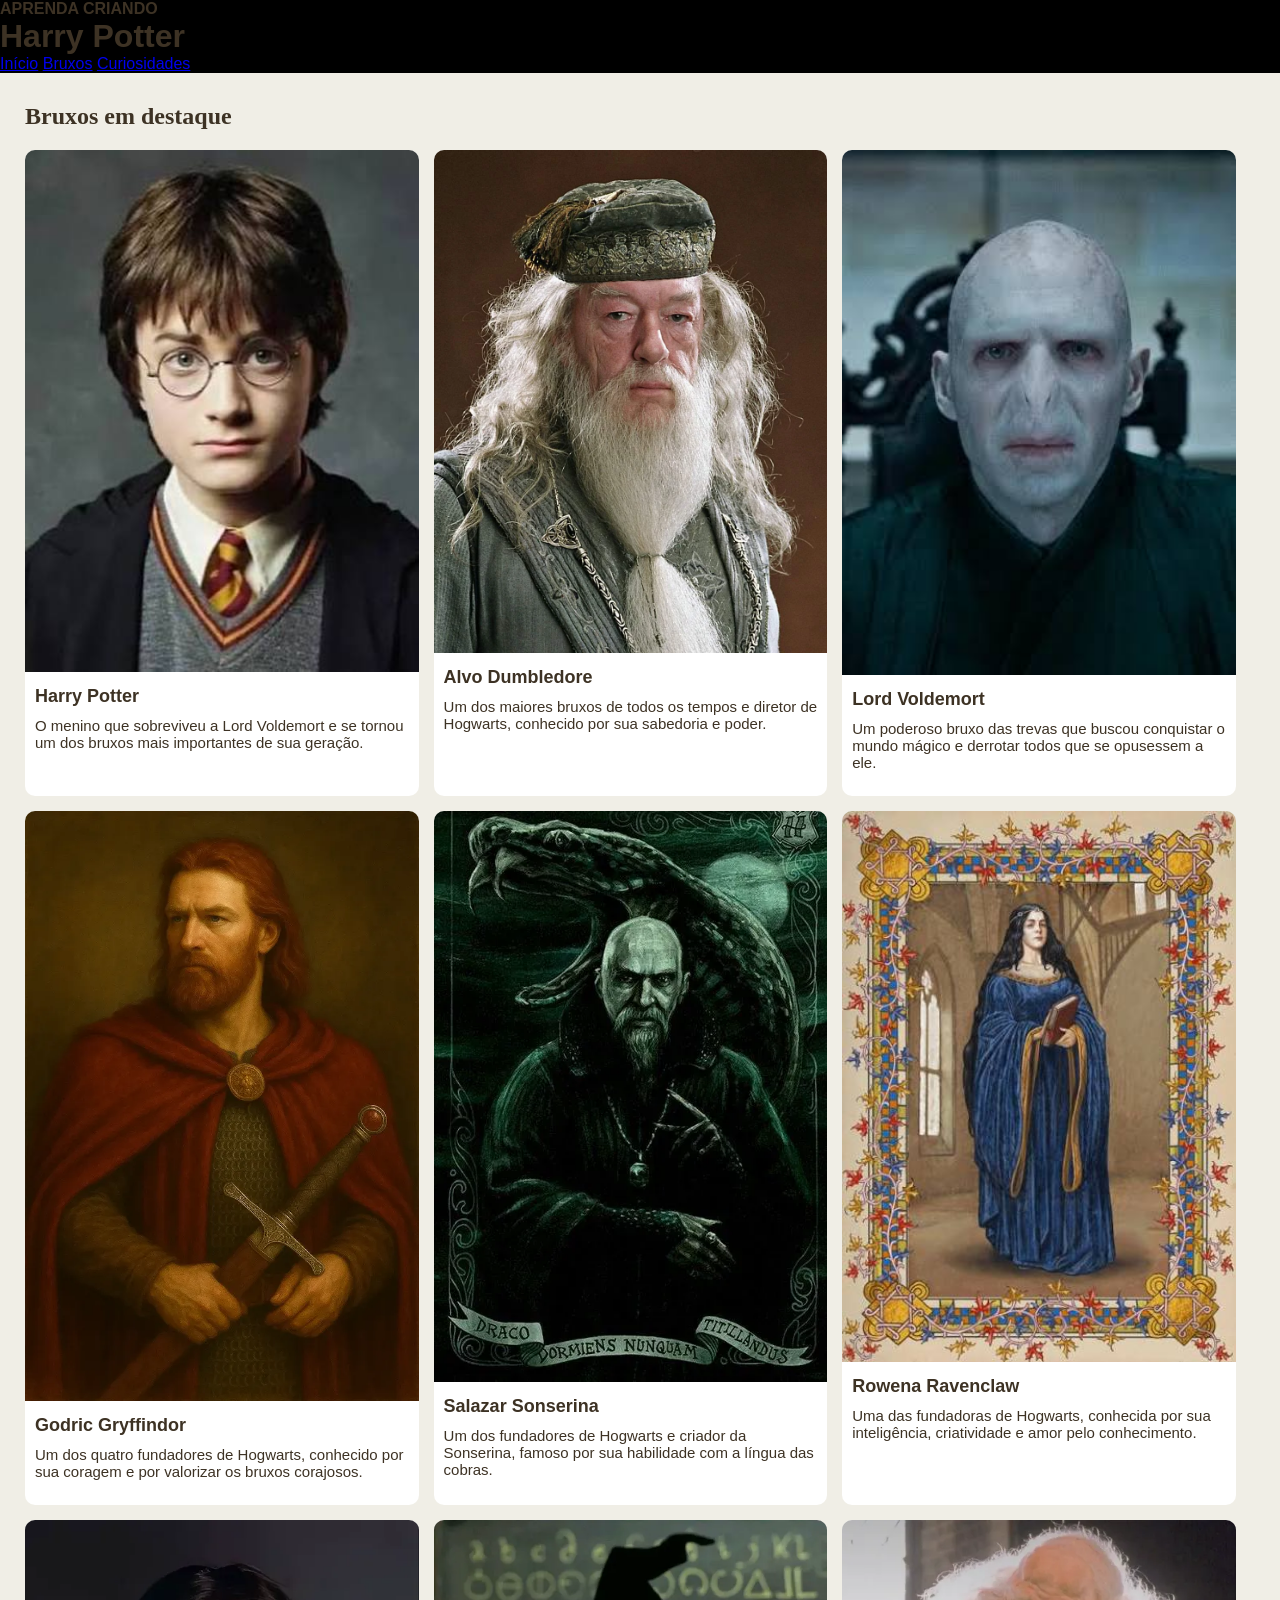
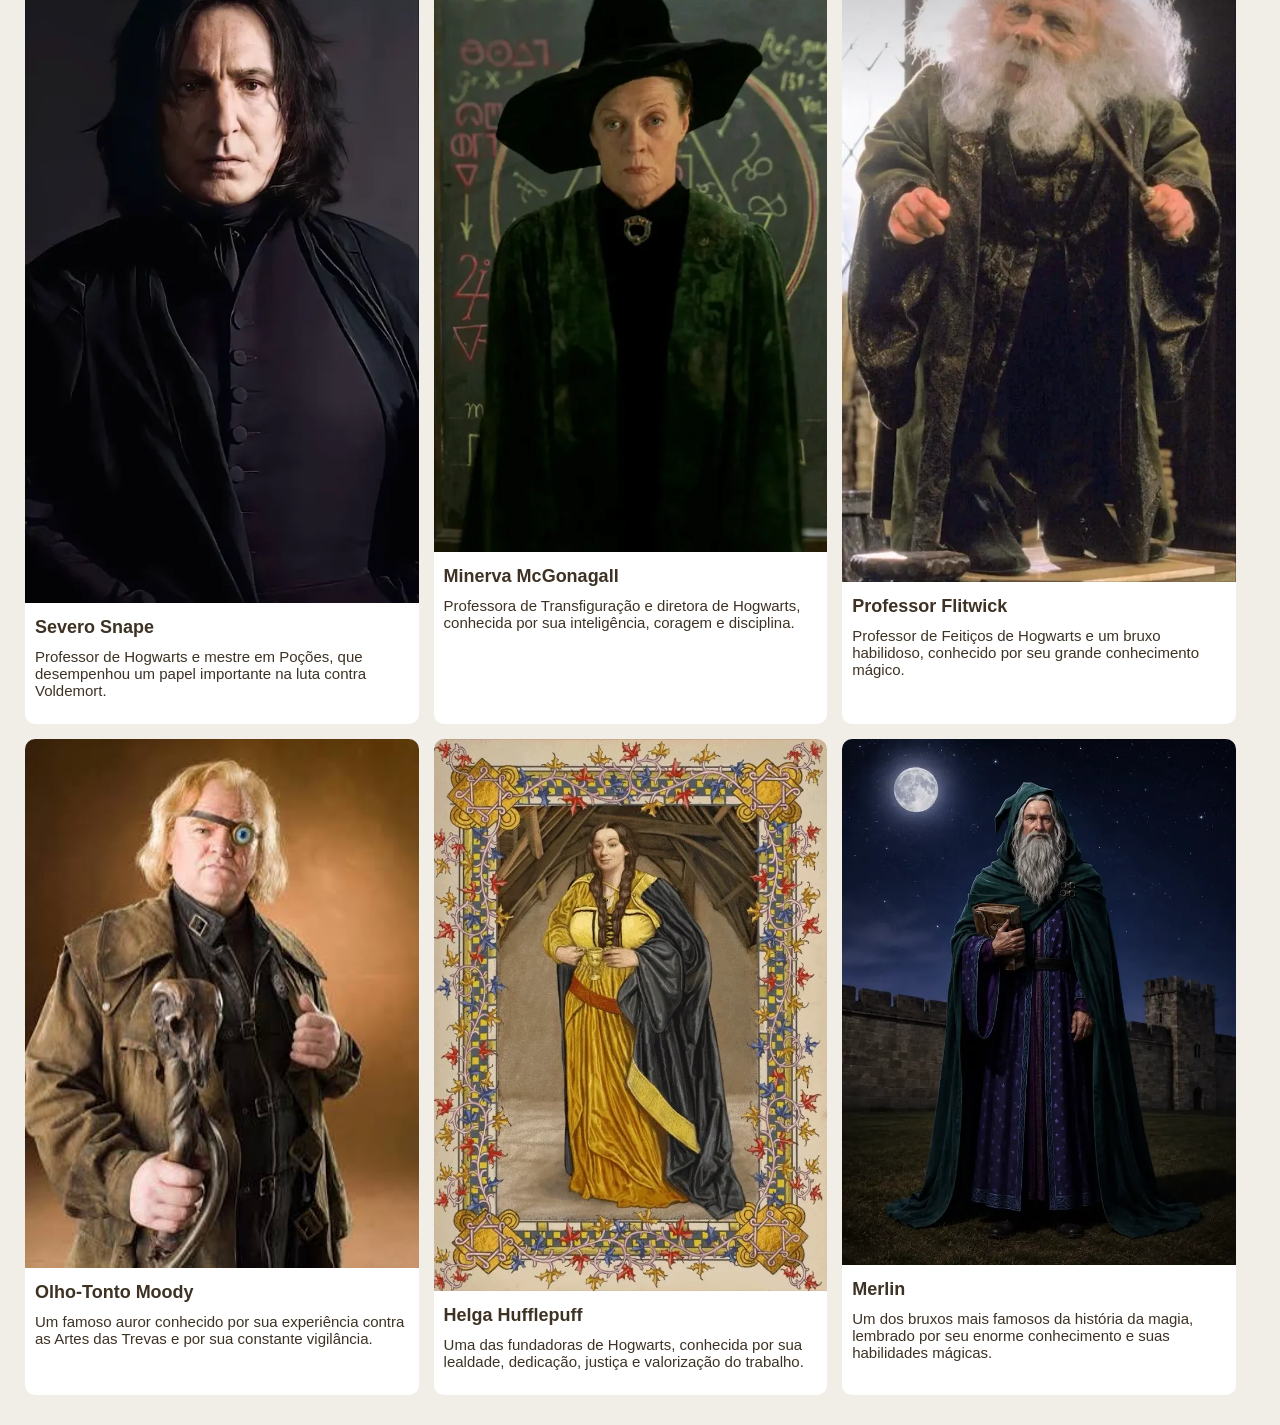
==== pages/bruxos.html @ 616203a3 "harry potter n/f" ====
<!DOCTYPE html>
<html lang="pt-BR">

<head>
    <meta charset="UTF-8">
    <title>Personagens Harry Potter</title>
    <link rel="stylesheet" href="../css/bruxos.css">
</head>

<body>
     <header>
        <p><strong>APRENDA CRIANDO</strong></p>

        <h1>Harry Potter</h1>

        <section class="menu">
            <span><a href="index.html">Início</a></span>
            <span><a href="pages/bruxos.html">Bruxos</a></span>
            <span><a href="pages/curiosidades.html">Curiosidades</a></span>
        </section>
    </header>

    <main>
        <section id="cards">

            <h2>Bruxos em destaque</h2>

            <section class="lista">

                <article class="card">
                    <img src="../assets/img/harry.png" alt="Harry Potter usando o uniforme de Hogwarts">
                    <h3>Harry Potter</h3>
                    <p>O menino que sobreviveu a Lord Voldemort e se tornou um dos bruxos mais importantes de sua geração.</p>
                </article>

                <article class="card">
                    <img src="../assets/img/dumbledore.png" alt="Alvo Dumbledore, diretor de Hogwarts">
                    <h3>Alvo Dumbledore</h3>
                    <p>Um dos maiores bruxos de todos os tempos e diretor de Hogwarts, conhecido por sua sabedoria e poder.</p>
                </article>

                <article class="card">
                    <img src="../assets/img/voldemort.png" alt="Lord Voldemort, bruxo das trevas">
                    <h3>Lord Voldemort</h3>
                    <p>Um poderoso bruxo das trevas que buscou conquistar o mundo mágico e derrotar todos que se opusessem a ele.</p>
                </article>

                <article class="card">
                    <img src="../assets/img/godric.png" alt="Godric Gryffindor, fundador de Hogwarts">
                    <h3>Godric Gryffindor</h3>
                    <p>Um dos quatro fundadores de Hogwarts, conhecido por sua coragem e por valorizar os bruxos corajosos.</p>
                </article>

                <article class="card">
                    <img src="../assets/img/salazar.png" alt="Salazar Sonserina, fundador de Hogwarts">
                    <h3>Salazar Sonserina</h3>
                    <p>Um dos fundadores de Hogwarts e criador da Sonserina, famoso por sua habilidade com a língua das cobras.</p>
                </article>

                <article class="card">
                    <img src="../assets/img/rowena.png" alt="Rowena Ravenclaw, fundadora de Hogwarts">
                    <h3>Rowena Ravenclaw</h3>
                    <p>Uma das fundadoras de Hogwarts, conhecida por sua inteligência, criatividade e amor pelo conhecimento.</p>
                </article>

                <article class="card">
                    <img src="../assets/img/snape.png" alt="Severo Snape, professor de Hogwarts">
                    <h3>Severo Snape</h3>
                    <p>Professor de Hogwarts e mestre em Poções, que desempenhou um papel importante na luta contra Voldemort.</p>
                </article>

                <article class="card">
                    <img src="../assets/img/minerva.png" alt="Minerva McGonagall, professora de Hogwarts">
                    <h3>Minerva McGonagall</h3>
                    <p>Professora de Transfiguração e diretora de Hogwarts, conhecida por sua inteligência, coragem e disciplina.</p>
                </article>

                <article class="card">
                    <img src="../assets/img/flitwick.png" alt="Professor Flitwick, professor de Feitiços">
                    <h3>Professor Flitwick</h3>
                    <p>Professor de Feitiços de Hogwarts e um bruxo habilidoso, conhecido por seu grande conhecimento mágico.</p>
                </article>

                <article class="card">
                    <img src="../assets/img/moody.png" alt="Olho-Tonto Moody, famoso auror">
                    <h3>Olho-Tonto Moody</h3>
                    <p>Um famoso auror conhecido por sua experiência contra as Artes das Trevas e por sua constante vigilância.</p>
                </article>

                <article class="card">
                    <img src="../assets/img/hufflepuff.png" alt="Helga Hufflepuff, fundadora de Hogwarts">
                    <h3>Helga Hufflepuff</h3>
                    <p>Uma das fundadoras de Hogwarts, conhecida por sua lealdade, dedicação, justiça e valorização do trabalho.</p>
                </article>

                <article class="card">
                    <img src="../assets/img/merlin.png" alt="Merlin, famoso bruxo da história da magia">
                    <h3>Merlin</h3>
                    <p>Um dos bruxos mais famosos da história da magia, lembrado por seu enorme conhecimento e suas habilidades mágicas.</p>
                </article>

            </section>

        </section>

    </main>
---- css/bruxos.css ----
* {
    padding: 0;
    margin: 0;
    box-sizing: border-box;
}

body {
    font-family: Arial, sans-serif;
    background-color: rgb(0, 0, 0);
    color:rgb(61, 50, 36)
}
#cards {
    padding: 30px 25px;
    background-color: rgb(240, 238, 230);
}

#cards h2 {
    font-family: 'Times New Roman', Times, serif;
    margin-bottom: 20px;
}

.lista {
    display: flex;
    flex-wrap: wrap;
    gap: 15px;
}

.card {
       background-color: white;
    width: 32%;
    padding-bottom: 15px;
    border-radius: 10px;
    overflow: hidden;
}

.card img {
    width: 100%;
    height: auto;
    object-fit: cover;
    background-color: rgb(230, 230, 230);
}

.card h3 {
    margin: 10px;
    font-size: 18px;
}

.card p {
    margin: 10px;
    font-size: 15px;
}
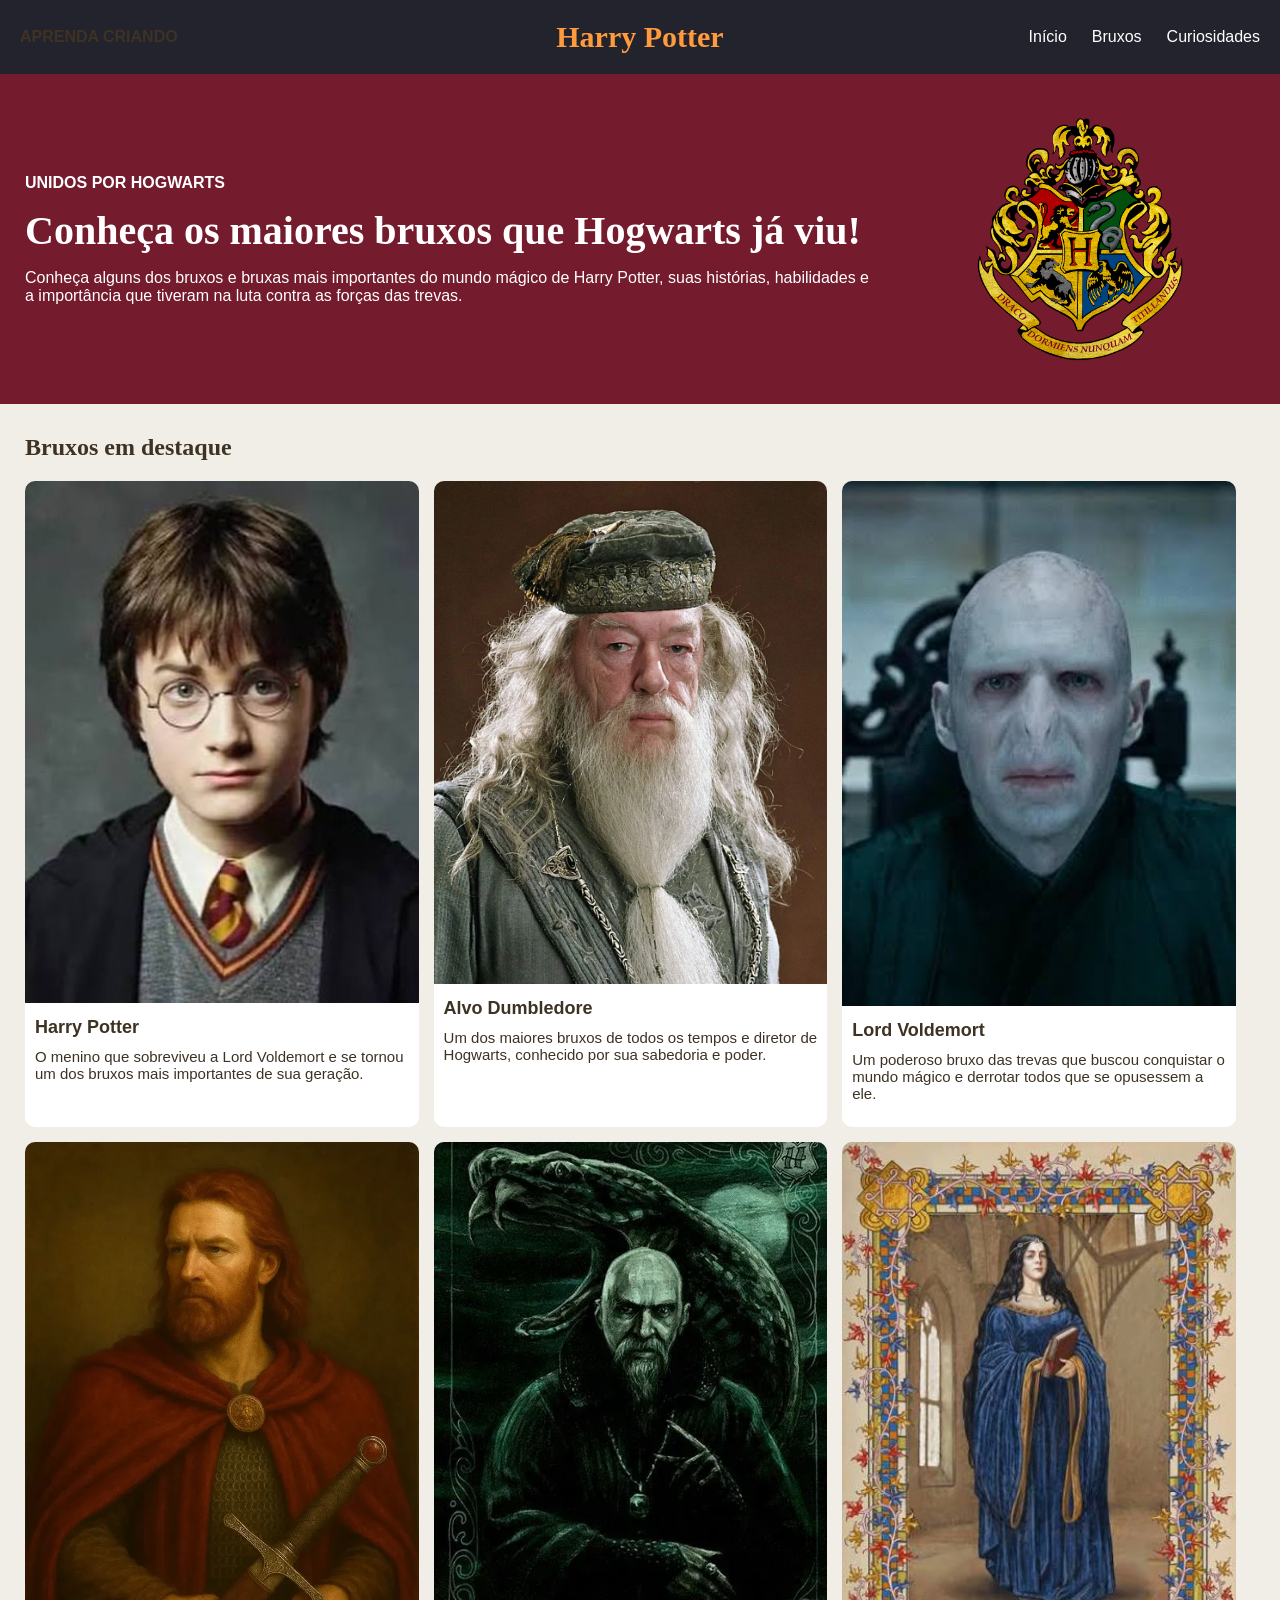
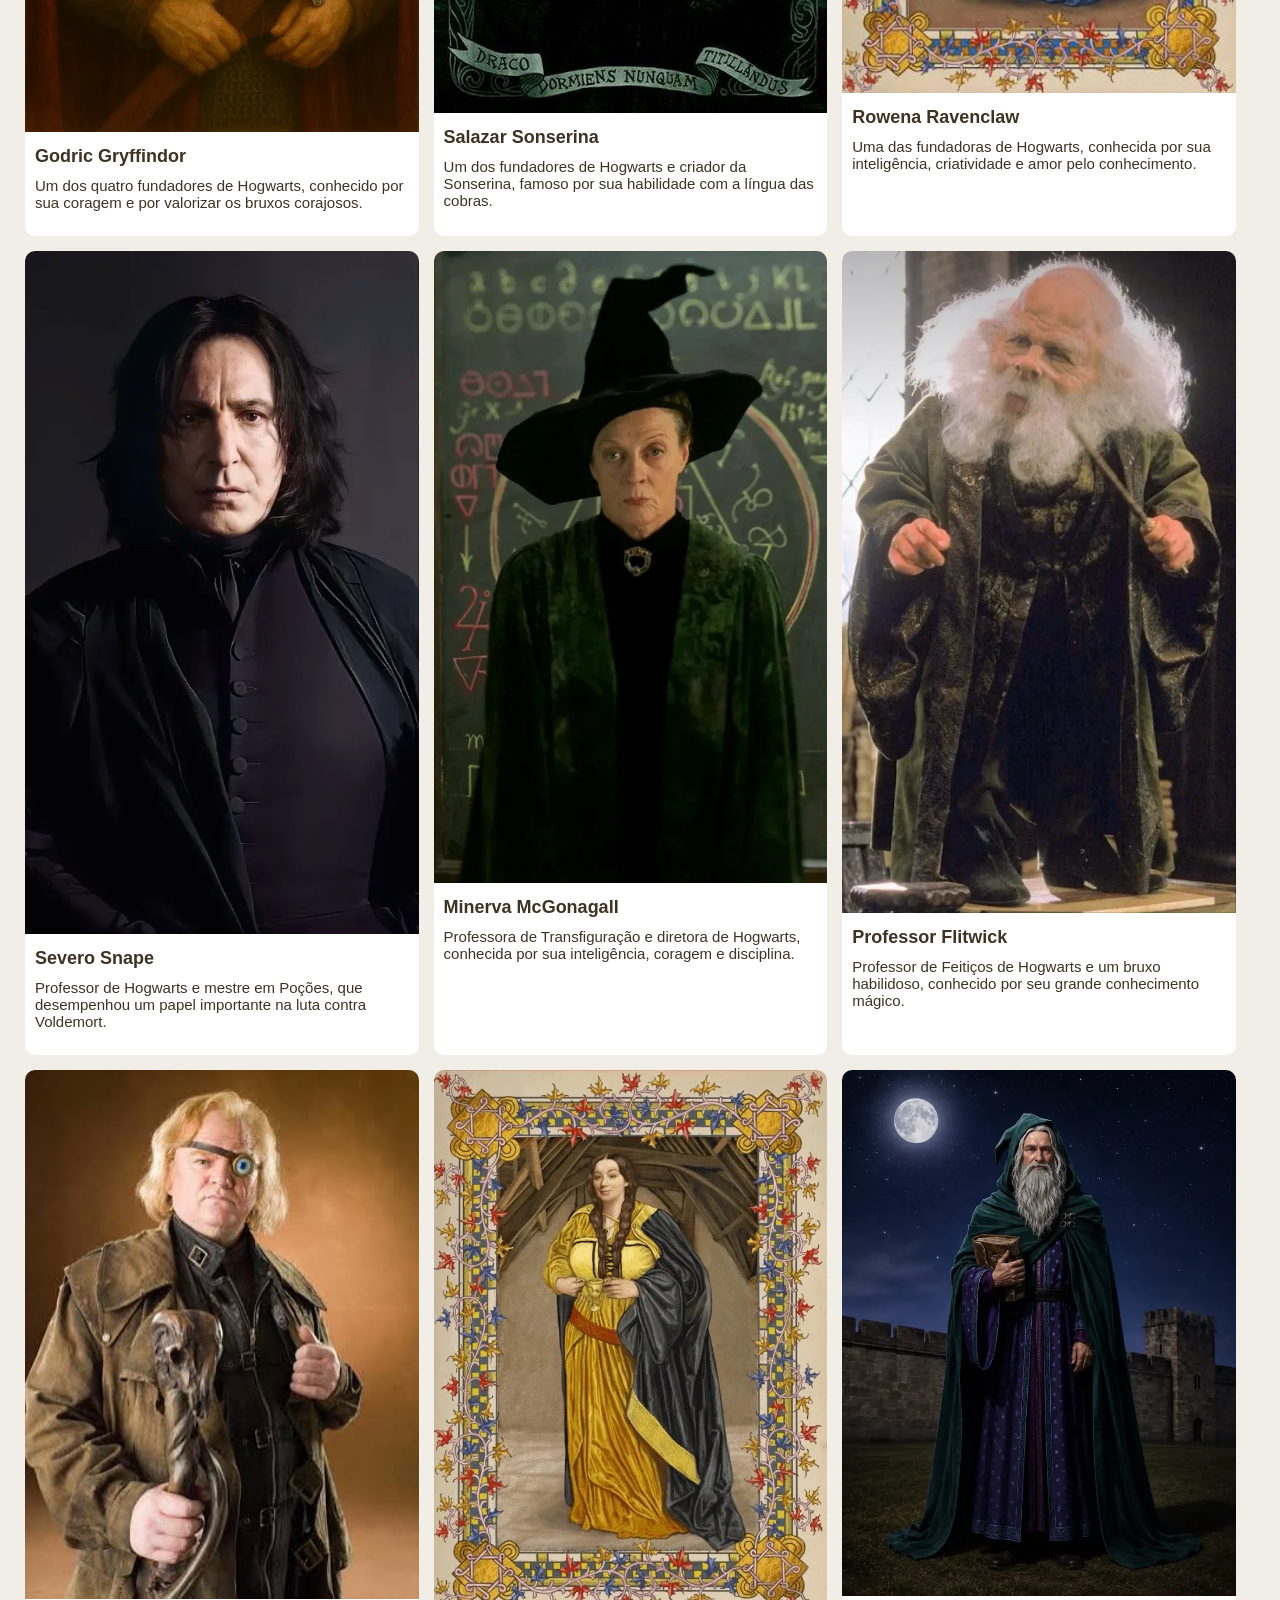
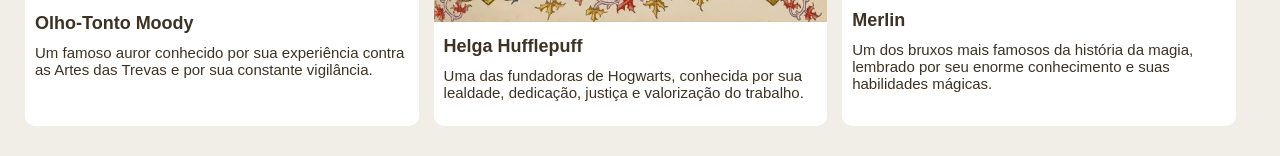
==== commit 0159411e: "links e navegação" ====
--- a/pages/bruxos.html
+++ b/pages/bruxos.html
@@ -6,19 +6,67 @@
     <title>Personagens Harry Potter</title>
     <link rel="stylesheet" href="../css/bruxos.css">
 </head>
+<body>
 
-<body>
-     <header>
-        <p><strong>APRENDA CRIANDO</strong></p>
+    <!-- MENU -->
 
-        <h1>Harry Potter</h1>
+    <header>
 
-        <section class="menu">
-            <span><a href="index.html">Início</a></span>
-            <span><a href="pages/bruxos.html">Bruxos</a></span>
-            <span><a href="pages/curiosidades.html">Curiosidades</a></span>
+        <p>
+            <strong>APRENDA CRIANDO</strong>
+        </p>
+
+        <h1>
+            Harry Potter
+        </h1>
+
+        <nav>
+
+            <a href="index.html">
+                Início
+            </a>
+
+            <a href="pages/bruxos.html">
+                Bruxos
+            </a>
+
+            <a href="pages/curiosidades.html">
+                Curiosidades
+            </a>
+
+        </nav>
+
+    </header>
+
+
+    <main>
+
+
+        <section id="introducao">
+
+            <article>
+
+                <p>
+                    <strong>UNIDOS POR HOGWARTS</strong>
+                </p>
+
+                <h2>
+                    Conheça os maiores bruxos que Hogwarts já viu!
+                </h2>
+
+                <p>
+                     Conheça alguns dos bruxos e bruxas mais importantes
+                    do mundo mágico de Harry Potter, suas histórias,
+                    habilidades e a importância que tiveram na luta
+                    contra as forças das trevas.
+                </p>
+
+            </article>
+
+            <img src="../assets/img/casas.png"
+                 alt="Brasão das quatro casas de Hogwarts">
+
         </section>
-    </header>
 
     <main>
         <section id="cards">
--- a/css/bruxos.css
+++ b/css/bruxos.css
@@ -8,6 +8,64 @@
     font-family: Arial, sans-serif;
     background-color: rgb(0, 0, 0);
     color:rgb(61, 50, 36)
+}
+
+header {
+    display: flex;
+    align-items: center;
+    padding: 20px;
+    background-color: rgb(35, 35, 45); /* Mantém o fundo escuro do cabeçalho */
+}
+
+header p {
+    flex: 1; /* Ocupa o primeiro terço da esquerda */
+}
+
+h1 {
+    flex: 1;
+    text-align: center; /* Centraliza o título "Harry Potter" perfeitamente no meio */
+    font-family: 'Times New Roman', Times, serif;
+    color: rgb(255, 155, 61);
+    font-size: 30px;
+}
+
+nav {
+    flex: 1;
+    display: flex;
+    justify-content: flex-end;
+    gap: 25px;
+}
+
+nav a {
+    color: white;
+    text-decoration: none;
+}
+
+#introducao {
+    display: flex;
+    align-items: center;
+    justify-content: space-between;
+    gap: 30px;
+    padding: 40px 25px;
+    background-color: rgb(116, 27, 45);
+}
+
+#introducao article {
+    flex: 1;
+    color: white;
+}
+
+#introducao h2 {
+    font-family: 'Times New Roman', Times, serif;
+    font-size: 40px;
+    margin-top: 15px;
+    margin-bottom: 15px;
+}
+
+#introducao img {
+    width: 350px;
+    height: 250px;
+    object-fit: contain;
 }
 #cards {
     padding: 30px 25px;
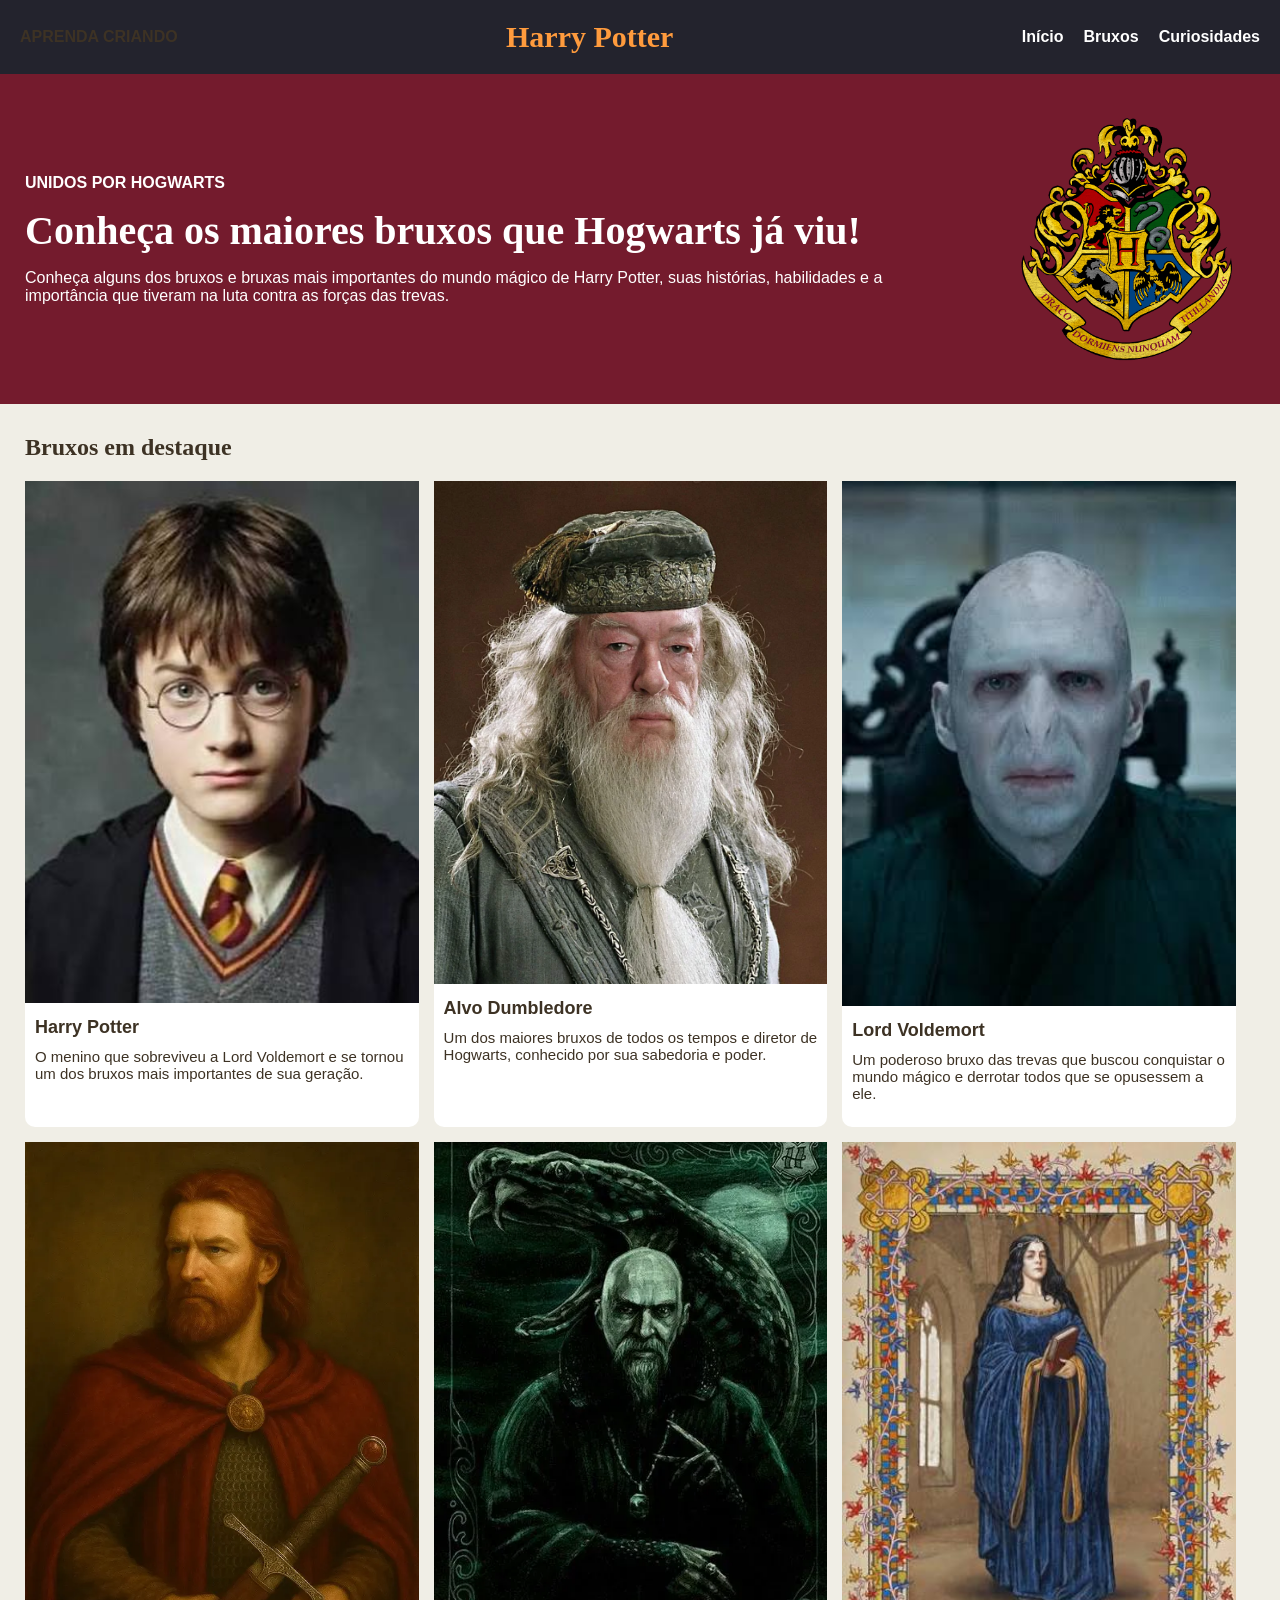
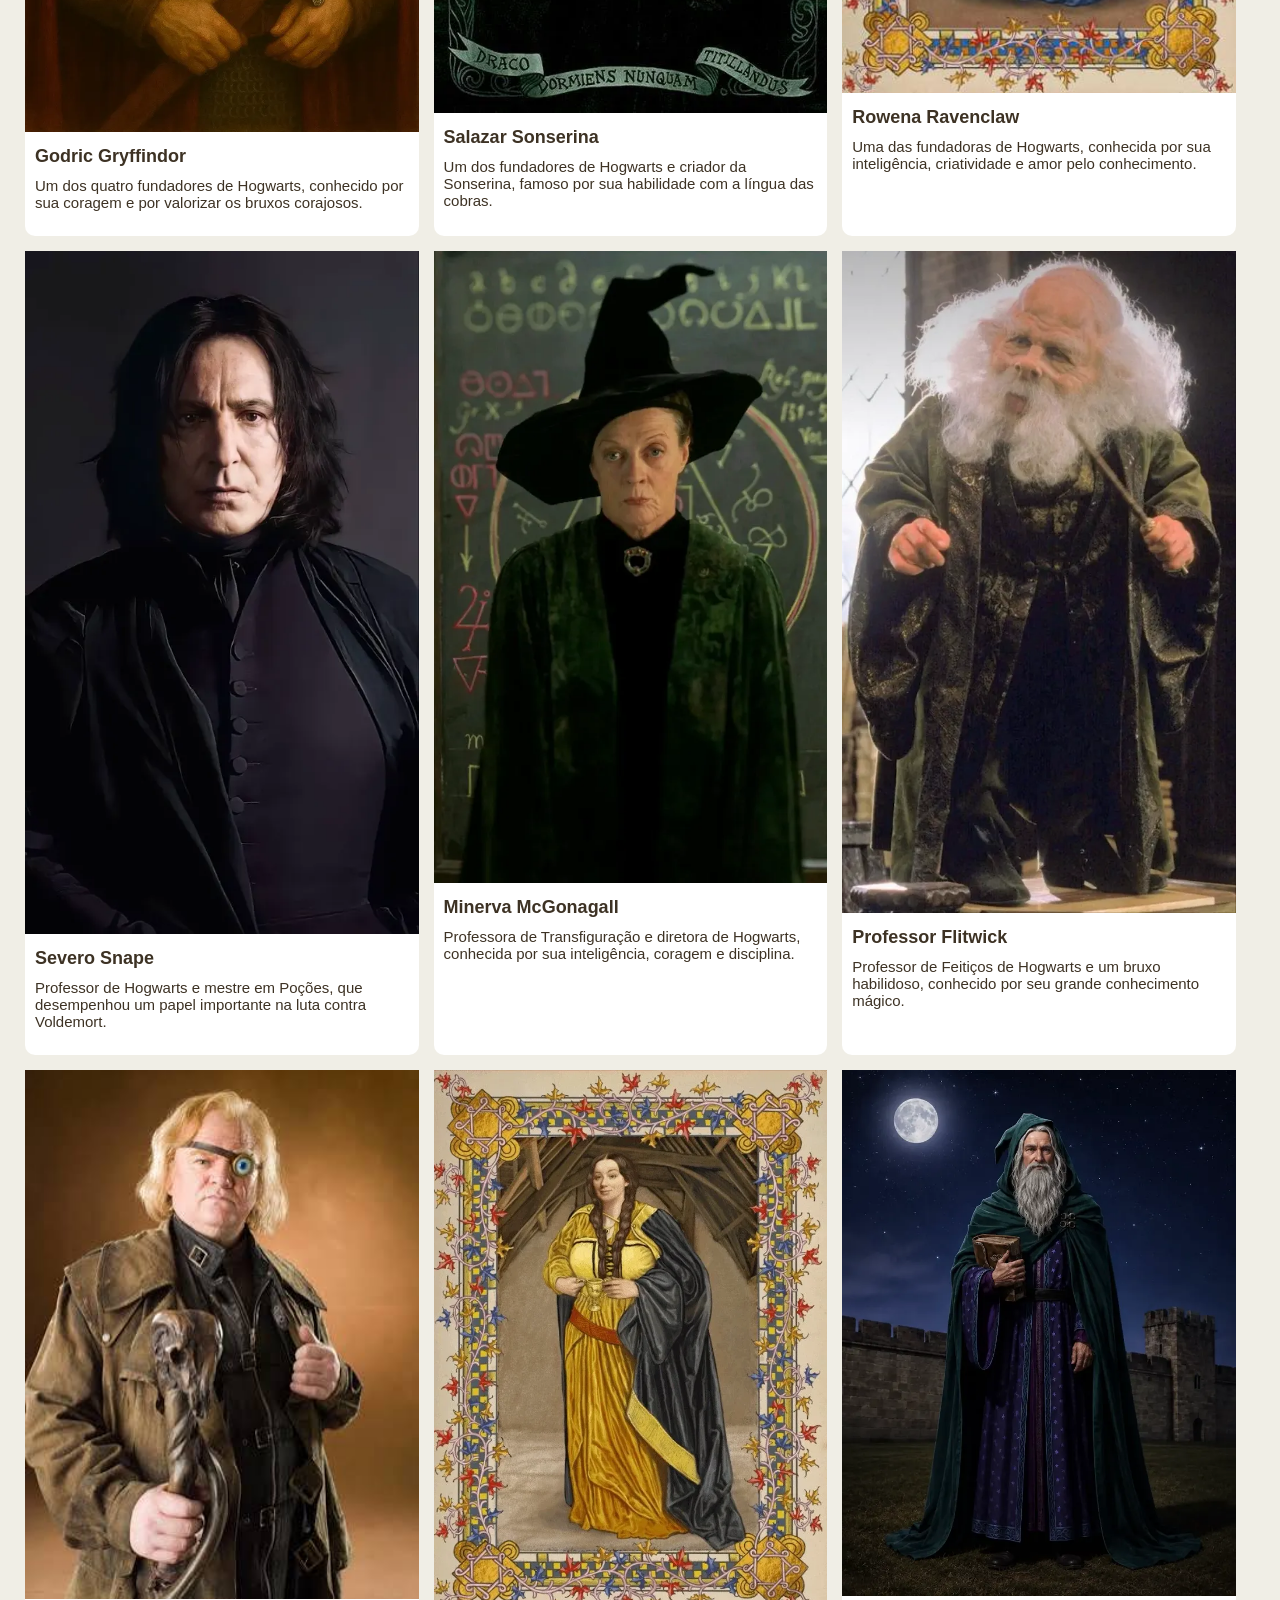
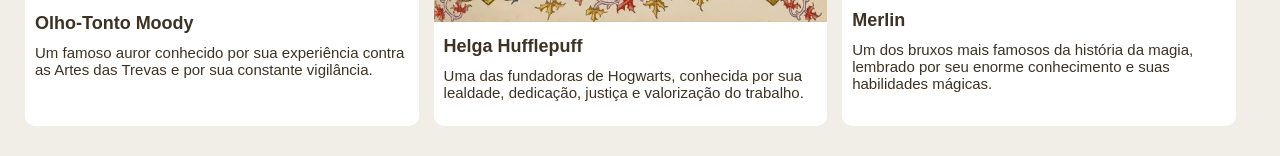
==== commit 083de5c1: "link completo" ====
--- a/pages/bruxos.html
+++ b/pages/bruxos.html
@@ -20,22 +20,11 @@
             Harry Potter
         </h1>
 
-        <nav>
-
-            <a href="index.html">
-                Início
-            </a>
-
-            <a href="pages/bruxos.html">
-                Bruxos
-            </a>
-
-            <a href="pages/curiosidades.html">
-                Curiosidades
-            </a>
-
-        </nav>
-
+        <section id="menu">
+            <p><b><a href="../index.html">Início</a></b></p>
+            <p><b><a href="bruxos.html">Bruxos</a></b></p>
+            <p><b><a href="curiosidades.html">Curiosidades</a></b></p>
+        </section>
     </header>
 
 
--- a/css/bruxos.css
+++ b/css/bruxos.css
@@ -7,36 +7,32 @@
 body {
     font-family: Arial, sans-serif;
     background-color: rgb(0, 0, 0);
-    color:rgb(61, 50, 36)
+    color:rgb(61, 50, 36);
 }
 
 header {
     display: flex;
     align-items: center;
+    justify-content: space-between;
     padding: 20px;
-    background-color: rgb(35, 35, 45); /* Mantém o fundo escuro do cabeçalho */
-}
-
-header p {
-    flex: 1; /* Ocupa o primeiro terço da esquerda */
+    background-color: rgb(35, 35, 45);
+    gap: 20px;
 }
 
 h1 {
-    flex: 1;
-    text-align: center; /* Centraliza o título "Harry Potter" perfeitamente no meio */
+    text-align: center;
     font-family: 'Times New Roman', Times, serif;
     color: rgb(255, 155, 61);
     font-size: 30px;
 }
 
-nav {
-    flex: 1;
+#menu {
     display: flex;
-    justify-content: flex-end;
-    gap: 25px;
+    gap: 20px;
+    margin-left: 20px;
 }
 
-nav a {
+#menu a {
     color: white;
     text-decoration: none;
 }
@@ -51,7 +47,6 @@
 }
 
 #introducao article {
-    flex: 1;
     color: white;
 }
 
@@ -65,7 +60,6 @@
 #introducao img {
     width: 350px;
     height: 250px;
-    object-fit: contain;
 }
 #cards {
     padding: 30px 25px;
@@ -84,17 +78,15 @@
 }
 
 .card {
-       background-color: white;
+    background-color: white;
     width: 32%;
     padding-bottom: 15px;
     border-radius: 10px;
-    overflow: hidden;
 }
 
 .card img {
     width: 100%;
     height: auto;
-    object-fit: cover;
     background-color: rgb(230, 230, 230);
 }
 
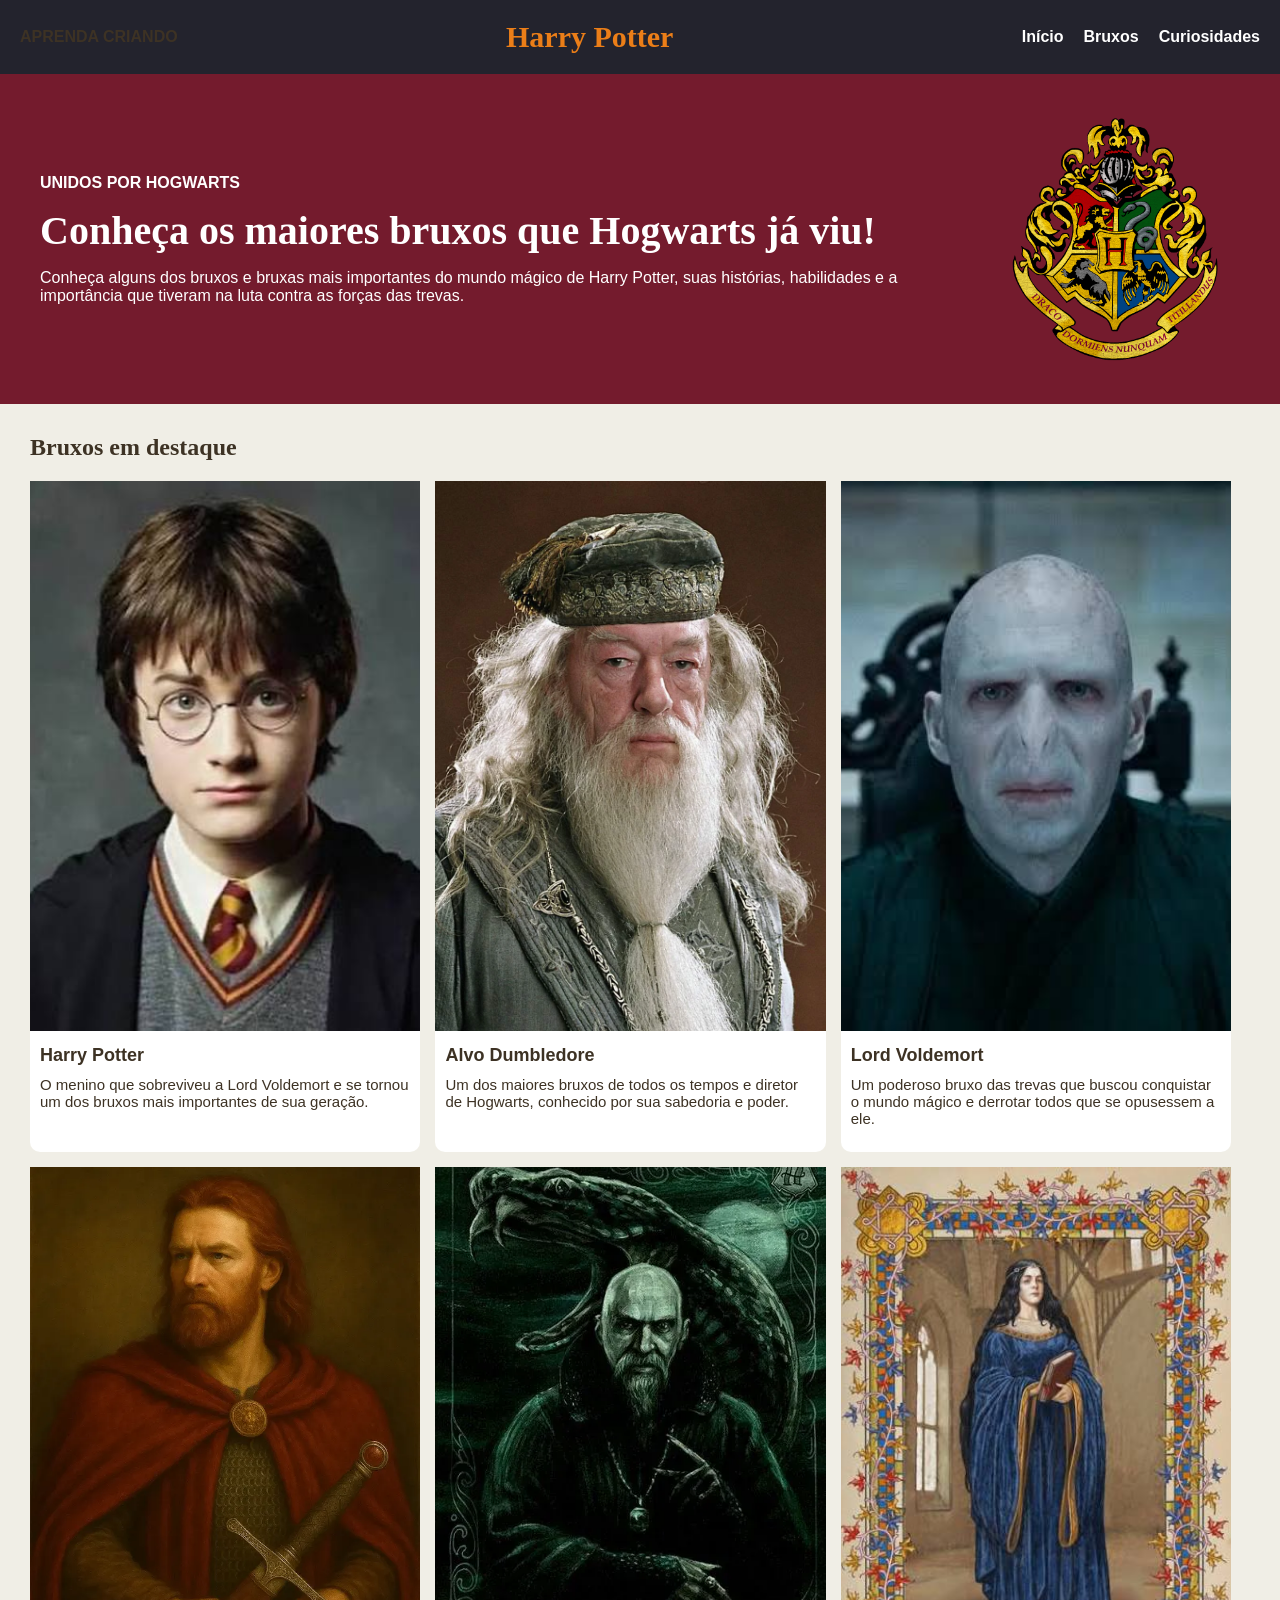
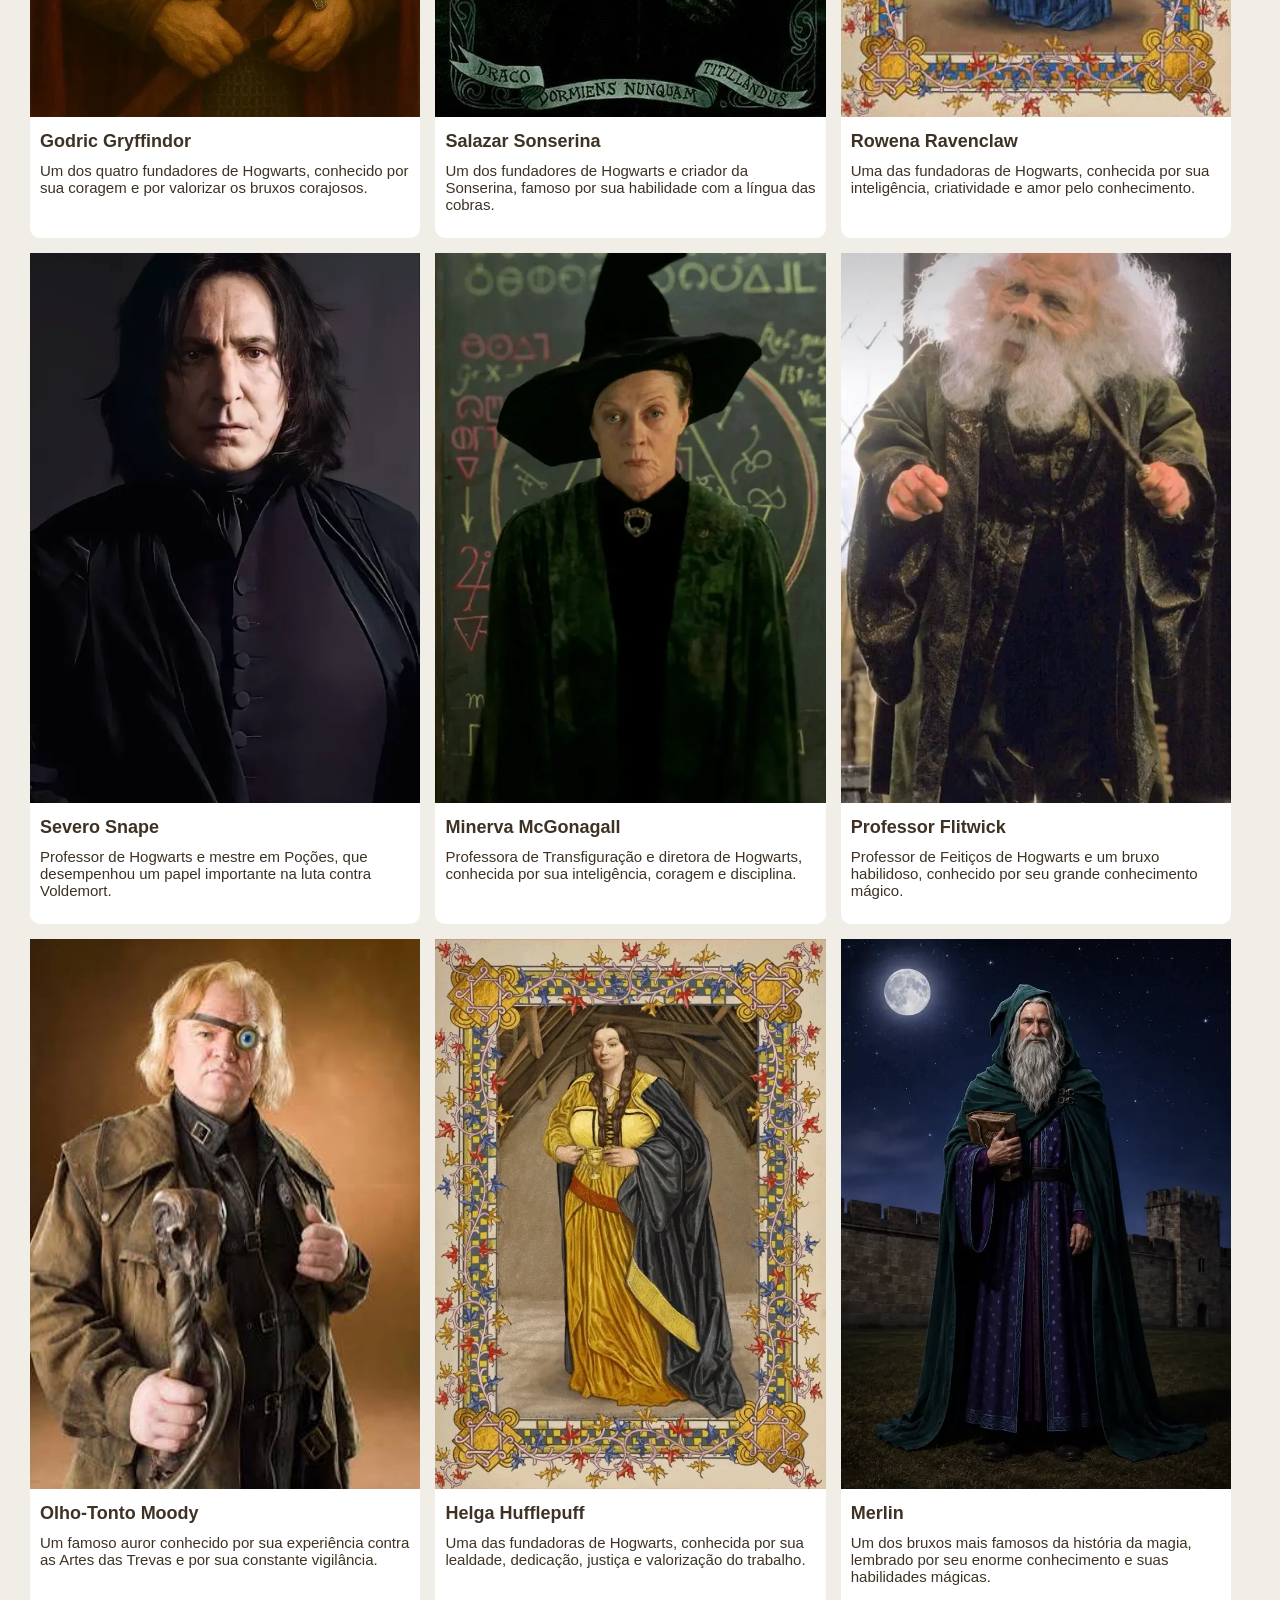
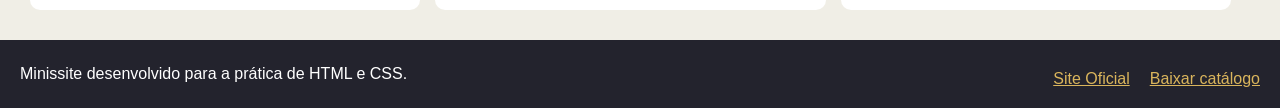
==== commit 7a600567: "harry potter" ====
--- a/pages/bruxos.html
+++ b/pages/bruxos.html
@@ -8,17 +8,11 @@
 </head>
 <body>
 
-    <!-- MENU -->
-
     <header>
 
-        <p>
-            <strong>APRENDA CRIANDO</strong>
-        </p>
+        <p><strong>APRENDA CRIANDO</strong></p>
 
-        <h1>
-            Harry Potter
-        </h1>
+        <h1>Harry Potter</h1>
 
         <section id="menu">
             <p><b><a href="../index.html">Início</a></b></p>
@@ -35,20 +29,11 @@
 
             <article>
 
-                <p>
-                    <strong>UNIDOS POR HOGWARTS</strong>
-                </p>
+                <p><strong>UNIDOS POR HOGWARTS</strong></p>
 
-                <h2>
-                    Conheça os maiores bruxos que Hogwarts já viu!
-                </h2>
+                <h2>Conheça os maiores bruxos que Hogwarts já viu!</h2>
 
-                <p>
-                     Conheça alguns dos bruxos e bruxas mais importantes
-                    do mundo mágico de Harry Potter, suas histórias,
-                    habilidades e a importância que tiveram na luta
-                    contra as forças das trevas.
-                </p>
+                <p>Conheça alguns dos bruxos e bruxas mais importantes do mundo mágico de Harry Potter, suas histórias, habilidades e a importância que tiveram na luta contra as forças das trevas.</p>
 
             </article>
 
@@ -57,7 +42,6 @@
 
         </section>
 
-    <main>
         <section id="cards">
 
             <h2>Bruxos em destaque</h2>
@@ -141,3 +125,15 @@
         </section>
 
     </main>
+    <footer>
+        <section id="footer">
+            <p>Minissite desenvolvido para a prática de HTML e CSS.</p>
+        </section>
+
+        <section id="menu-final">
+                <p><a href="https://www.harrypotter.com/" target="_blank" rel="noreferrer">Site Oficial</a></p>
+                <p><a href="../assets/files/teste.txt" download>Baixar catálogo </a></p>
+        </section>
+    </footer>
+</body>
+</html>
--- a/css/bruxos.css
+++ b/css/bruxos.css
@@ -22,7 +22,7 @@
 h1 {
     text-align: center;
     font-family: 'Times New Roman', Times, serif;
-    color: rgb(255, 155, 61);
+    color: rgb(235, 126, 24);
     font-size: 30px;
 }
 
@@ -42,7 +42,7 @@
     align-items: center;
     justify-content: space-between;
     gap: 30px;
-    padding: 40px 25px;
+    padding: 40px;
     background-color: rgb(116, 27, 45);
 }
 
@@ -62,7 +62,7 @@
     height: 250px;
 }
 #cards {
-    padding: 30px 25px;
+    padding: 30px;
     background-color: rgb(240, 238, 230);
 }
 
@@ -86,7 +86,8 @@
 
 .card img {
     width: 100%;
-    height: auto;
+    height: 550px;
+    object-fit: cover;
     background-color: rgb(230, 230, 230);
 }
 
@@ -99,3 +100,27 @@
     margin: 10px;
     font-size: 15px;
 }
+
+footer {
+    background-color: rgb(35, 35, 45);
+    color: white;
+    padding: 20px;
+    display: flex;
+    flex-direction: row;
+    justify-content: space-between;
+    align-items: center;
+}
+
+#menu-final {
+    display: flex;
+    flex-direction: row;
+    justify-content: flex-end;
+    align-items: center;
+    flex-wrap: nowrap;
+    gap: 20px;
+    margin-top: 10px;
+}
+
+#menu-final a {
+    color: rgb(218, 181, 92);
+}
